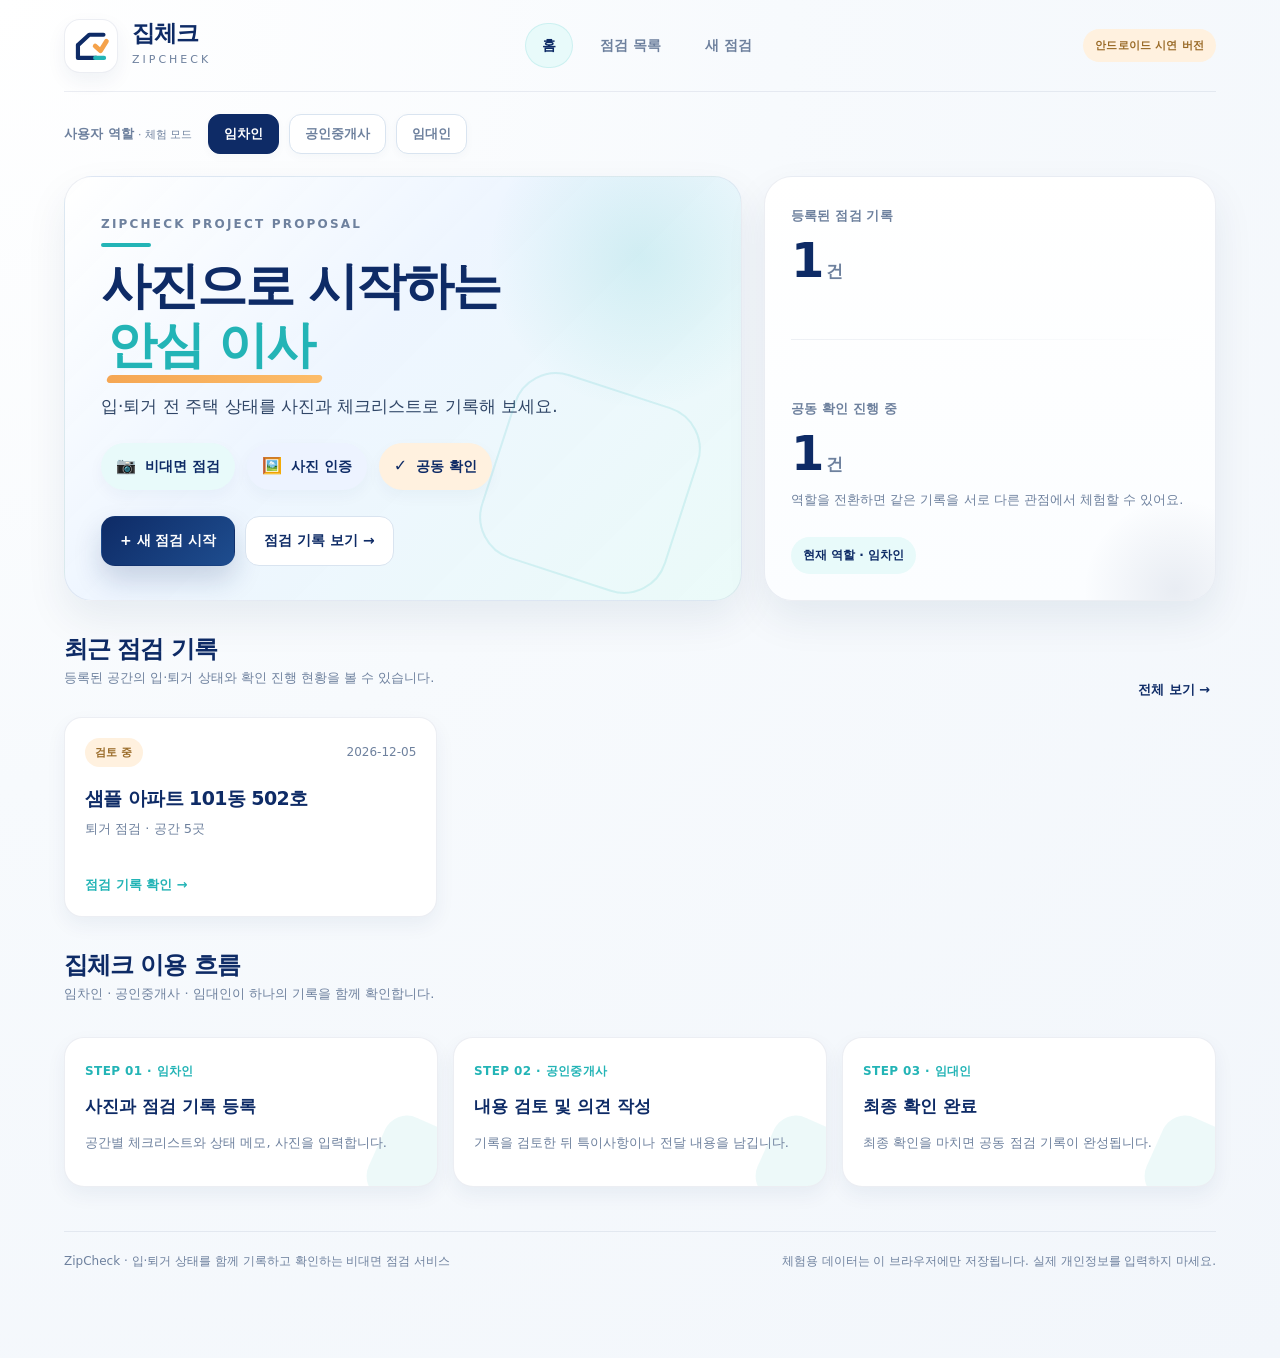
==== app/src/main/assets/index.html @ b9deb28d "Add mobile ZipCheck web app" ====
<!doctype html>
<html lang="ko">
<head>
  <meta charset="utf-8" />
  <meta name="viewport" content="width=device-width, initial-scale=1, viewport-fit=cover" />
  <meta name="theme-color" content="#F7FAFD" />
  <meta name="mobile-web-app-capable" content="yes"/>
  <meta name="apple-mobile-web-app-capable" content="yes"/>
  <meta name="apple-mobile-web-app-status-bar-style" content="default"/>
  <meta name="description" content="집체크 - 입퇴거 주택상태 공동점검 시제품"/>
  <link rel="manifest" href="manifest.webmanifest"/>
  <link rel="icon" type="image/png" sizes="192x192" href="icons/icon-192.png"/>
  <title>집체크 ZipCheck | 안드로이드 시제품</title>
  <style>
    :root{
      --bg:#F7FAFD;
      --bg2:#EEF5FA;
      --card:#FFFFFF;
      --ink:#0E2B66;
      --text:#304667;
      --muted:#6E819E;
      --line:#D9E4F0;
      --navy:#0E2B66;
      --navy-2:#1E4D8F;
      --teal:#23B4B6;
      --teal-soft:#E8FAFA;
      --orange:#F5A24A;
      --orange-soft:#FFF1DF;
      --blue-soft:#EDF3FF;
      --green-soft:#E8F8F2;
      --shadow:0 18px 40px rgba(17,49,95,.08);
      --shadow-soft:0 8px 20px rgba(24,54,97,.06);
      --radius-xl:28px;
      --radius-lg:20px;
      --radius-md:14px;
    }
    *{box-sizing:border-box}
    html,body{margin:0;padding:0}
    body{
      font-family:Pretendard,"Apple SD Gothic Neo","Malgun Gothic",system-ui,sans-serif;
      color:var(--text);
      background:radial-gradient(circle at top left, #ffffff 0%, #F7FAFD 42%, #F2F6FB 100%);
      line-height:1.55;
    }
    button,input,select,textarea{font:inherit}
    button{cursor:pointer}
    button:disabled{opacity:.55;cursor:not-allowed}
    a{text-decoration:none;color:inherit}
    .shell{max-width:1200px;margin:0 auto;padding:0 24px 88px}
    .site-header{
      min-height:92px;display:flex;align-items:center;justify-content:space-between;gap:16px;
      border-bottom:1px solid rgba(14,43,102,.08);
    }
    .brand{display:flex;align-items:center;gap:14px;white-space:nowrap}
    .brand-logo{width:54px;height:54px;display:grid;place-items:center;background:white;border-radius:16px;box-shadow:var(--shadow-soft);border:1px solid rgba(14,43,102,.08)}
    .brand-logo svg{display:block}
    .brand-copy strong{display:block;font-size:23px;line-height:1;color:var(--navy);letter-spacing:-1px}
    .brand-copy span{display:block;font-size:11px;letter-spacing:3px;color:var(--muted);margin-top:6px}
    .toplinks{display:flex;align-items:center;gap:10px;flex-wrap:wrap}
    .navbtn{
      border:1px solid transparent;background:transparent;color:var(--muted);
      border-radius:999px;padding:11px 16px;font-size:14px;font-weight:700;
      transition:.18s ease;
    }
    .navbtn:hover{background:rgba(35,180,182,.08);color:var(--navy)}
    .navbtn.active{background:var(--teal-soft);color:var(--navy);border-color:rgba(35,180,182,.14)}
    .demo-label{
      white-space:nowrap;border-radius:999px;padding:8px 12px;font-size:11px;font-weight:800;
      color:#9A6B28;background:var(--orange-soft);letter-spacing:.2px
    }
    .role-strip{
      display:flex;align-items:center;gap:10px;flex-wrap:wrap;padding:22px 0 10px;
    }
    .role-caption{font-size:13px;font-weight:800;color:var(--muted);margin-right:6px}
    .role-btn{
      border:1px solid var(--line);background:#fff;color:var(--muted);
      border-radius:12px;padding:9px 15px;font-size:13px;font-weight:700;transition:.18s ease;
      box-shadow:0 3px 10px rgba(17,49,95,.03)
    }
    .role-btn.active{background:var(--navy);color:#fff;border-color:var(--navy)}
    .hero{
      display:grid;grid-template-columns:1.32fr .88fr;gap:22px;align-items:stretch;margin:12px 0 34px;
    }
    .hero-main{
      min-height:328px;padding:34px 36px;border-radius:var(--radius-xl);
      background:linear-gradient(135deg, rgba(255,255,255,.98) 0%, rgba(237,245,255,.94) 42%, rgba(233,250,248,.92) 100%);
      border:1px solid rgba(14,43,102,.08);
      box-shadow:var(--shadow);position:relative;overflow:hidden;display:flex;flex-direction:column;justify-content:space-between;
    }
    .hero-main:before{
      content:'';position:absolute;right:-50px;top:-70px;width:300px;height:300px;border-radius:50%;
      background:radial-gradient(circle, rgba(35,180,182,.14) 0%, rgba(35,180,182,.06) 42%, rgba(35,180,182,0) 72%);
      pointer-events:none;
    }
    .hero-main:after{
      content:'';position:absolute;right:54px;bottom:20px;width:190px;height:190px;border:2px solid rgba(35,180,182,.14);
      border-radius:44px;transform:rotate(18deg);pointer-events:none;
    }
    .eyebrow{
      display:inline-block;font-size:12px;font-weight:800;letter-spacing:2.2px;color:var(--muted);
      text-transform:uppercase;margin-bottom:10px
    }
    .eyebrow::after{content:'';display:block;width:50px;height:4px;background:var(--teal);border-radius:4px;margin-top:9px}
    h1{margin:0;font-size:50px;line-height:1.18;letter-spacing:-2px;color:var(--navy)}
    .accent{color:var(--teal)}
    .headline-sub{display:block;color:var(--text);font-size:17px;margin-top:18px;max-width:500px}
    .accent-swoosh{
      display:inline-block;margin-left:6px;position:relative
    }
    .accent-swoosh:after{
      content:'';position:absolute;left:0;right:-8px;bottom:-8px;height:8px;background:linear-gradient(90deg,var(--orange),#FDBA62);
      border-radius:999px;opacity:.95;transform:skewX(-18deg)
    }
    .feature-pills{display:flex;gap:12px;flex-wrap:wrap;margin-top:24px}
    .pill{
      display:inline-flex;align-items:center;gap:9px;padding:11px 15px;border-radius:999px;font-size:14px;font-weight:800;
      box-shadow:0 6px 16px rgba(17,49,95,.04)
    }
    .pill.teal{background:var(--teal-soft);color:var(--navy)}
    .pill.blue{background:var(--blue-soft);color:var(--navy)}
    .pill.orange{background:var(--orange-soft);color:var(--navy)}
    .pill .icon{font-size:16px}
    .actions{display:flex;gap:10px;flex-wrap:wrap;margin-top:26px}
    .btn{
      border:1px solid transparent;border-radius:14px;padding:13px 18px;font-size:14px;font-weight:800;
      display:inline-flex;align-items:center;justify-content:center;gap:7px;transition:.18s ease;
    }
    .btn.primary{background:linear-gradient(135deg,var(--navy) 0%, var(--navy-2) 100%);color:#fff;box-shadow:0 14px 28px rgba(14,43,102,.18)}
    .btn.primary:hover{transform:translateY(-1px)}
    .btn.secondary{background:#fff;color:var(--navy);border-color:var(--line)}
    .btn.secondary:hover,.btn.ghost:hover{border-color:#b7c9df;background:#fbfdff}
    .btn.ghost{background:#fff;color:var(--muted);border-color:var(--line)}
    .btn.warn{background:var(--orange-soft);color:#9A6B28}
    .summary{
      border-radius:var(--radius-xl);padding:26px;background:linear-gradient(180deg,#FFFFFF 0%, #FBFDFF 100%);
      border:1px solid rgba(14,43,102,.08);box-shadow:var(--shadow);display:flex;flex-direction:column;justify-content:space-between;position:relative;overflow:hidden
    }
    .summary:before{content:'';position:absolute;inset:auto -50px -80px auto;width:180px;height:180px;border-radius:50%;background:radial-gradient(circle, rgba(14,43,102,.08) 0%, rgba(14,43,102,0) 72%)}
    .sum-title{font-size:13px;font-weight:800;color:var(--muted);letter-spacing:.2px}
    .sum-number{margin-top:8px;font-size:48px;font-weight:900;line-height:1;letter-spacing:-2px;color:var(--navy)}
    .sum-number span{font-size:17px;font-weight:700;color:var(--muted);margin-left:4px}
    .sum-rule{height:1px;background:linear-gradient(90deg, rgba(14,43,102,.07), rgba(14,43,102,0));margin:18px 0}
    .hint{font-size:13px;color:var(--muted)}
    .summary-chip{display:inline-flex;align-items:center;gap:8px;background:var(--teal-soft);color:var(--navy);padding:9px 12px;border-radius:999px;font-size:12px;font-weight:800;margin-top:14px}
    .section-head{display:flex;align-items:end;justify-content:space-between;gap:16px;margin:34px 0 15px}
    .section-head h2{margin:0;font-size:24px;line-height:1.2;color:var(--navy);letter-spacing:-1px}
    .section-head p{margin-top:5px;font-size:13px;color:var(--muted)}
    .text-btn{border:none;background:transparent;color:var(--navy);font-size:13px;font-weight:800}
    .cards{display:grid;grid-template-columns:repeat(3,1fr);gap:16px}
    .card{
      border:1px solid rgba(14,43,102,.08);background:white;border-radius:18px;padding:20px;box-shadow:var(--shadow-soft)
    }
    .record-card{display:flex;flex-direction:column;min-height:200px;cursor:pointer;transition:transform .15s ease,border-color .15s ease, box-shadow .15s ease}
    .record-card:hover{transform:translateY(-3px);border-color:rgba(35,180,182,.34);box-shadow:0 18px 26px rgba(24,54,97,.09)}
    .card-top{display:flex;justify-content:space-between;align-items:center;gap:8px}
    .tag{display:inline-block;padding:6px 10px;border-radius:999px;font-size:11px;font-weight:900;letter-spacing:.2px;background:var(--teal-soft);color:var(--navy)}
    .tag.orange{background:var(--orange-soft);color:#9A6B28}
    .tag.gray{background:#F2F6FB;color:var(--muted)}
    .date{font-size:12px;color:var(--muted)}
    .card h3{margin:18px 0 8px;font-size:19px;line-height:1.38;letter-spacing:-.6px;color:var(--navy)}
    .meta{font-size:13px;color:var(--muted)}
    .card-bottom{margin-top:auto;padding-top:18px;color:var(--teal);font-size:13px;font-weight:800}
    .empty{
      padding:56px 24px;text-align:center;background:linear-gradient(180deg,#fff 0%, #fbfdff 100%);
      border:1px dashed #C9D9E8;border-radius:22px;color:var(--muted)
    }
    .empty strong{display:block;color:var(--navy);font-size:18px;margin-bottom:8px}
    .flowgrid{display:grid;grid-template-columns:repeat(3,1fr);gap:15px;margin-top:20px}
    .flowstep{background:#fff;border:1px solid rgba(14,43,102,.08);border-radius:20px;padding:20px;box-shadow:var(--shadow-soft);position:relative;overflow:hidden}
    .flowstep:after{content:'';position:absolute;right:-24px;bottom:-24px;width:88px;height:88px;border-radius:24px;background:rgba(35,180,182,.08);transform:rotate(24deg)}
    .stepnum{color:var(--teal);font-size:12px;font-weight:900;letter-spacing:.4px}
    .flowstep h3{margin:10px 0 7px;font-size:17px;color:var(--navy)}
    .flowstep p{font-size:13px;color:var(--muted);position:relative;z-index:1}
    .page-head{margin:22px 0 20px}
    .page-head h1{font-size:34px;line-height:1.2;margin:6px 0;color:var(--navy)}
    .page-head p{font-size:14px;color:var(--muted)}
    .panel{
      background:linear-gradient(180deg,#FFFFFF 0%, #FBFDFF 100%);border:1px solid rgba(14,43,102,.08);
      border-radius:22px;padding:28px;margin-bottom:18px;box-shadow:var(--shadow-soft)
    }
    .panel h2{font-size:20px;letter-spacing:-.6px;margin:0 0 18px;color:var(--navy)}
    .field-grid{display:grid;grid-template-columns:1fr 1fr;gap:17px}
    .field label,.label{display:block;font-weight:800;font-size:13px;margin-bottom:8px;color:var(--navy)}
    .field input,.field select,.field textarea,textarea.comment{
      display:block;width:100%;min-height:48px;padding:12px 14px;border:1px solid var(--line);border-radius:12px;outline:none;
      background:#fff;color:var(--text);font-size:14px;transition:border-color .15s ease, box-shadow .15s ease
    }
    .field input:focus,.field select:focus,.field textarea:focus,textarea.comment:focus{border-color:rgba(35,180,182,.72);box-shadow:0 0 0 4px rgba(35,180,182,.12)}
    textarea{resize:vertical}
    .room-grid{display:grid;grid-template-columns:repeat(2,1fr);gap:14px}
    .room{
      border:1px solid rgba(14,43,102,.08);border-radius:18px;padding:18px;background:linear-gradient(180deg,#FFFFFF 0%, #F9FCFF 100%)
    }
    .room h3{margin:0 0 14px;font-size:17px;color:var(--navy)}
    .room .field{margin-bottom:12px}.room .field:last-child{margin-bottom:0}
    .file-input{width:100%;font-size:12px;max-width:100%}
    .file-input::file-selector-button{
      border:1px solid #CFE0EF;border-radius:10px;background:var(--blue-soft);color:var(--navy);font-weight:800;padding:8px 12px;margin-right:10px
    }
    .photo-list{display:flex;gap:8px;flex-wrap:wrap;margin-top:10px}
    .photo-mini{width:72px;height:68px;object-fit:cover;border-radius:10px;border:1px solid var(--line)}
    .form-actions{display:flex;justify-content:flex-end;gap:10px;margin:24px 0}
    .detail-grid{display:grid;grid-template-columns:1fr 320px;align-items:start;gap:18px}
    .detail-list{display:grid;grid-template-columns:1fr 1fr;gap:12px}
    .detail-room{border:1px solid rgba(14,43,102,.08);border-radius:16px;background:linear-gradient(180deg,#fff 0%, #fafdff 100%);padding:18px}
    .detail-room strong{display:block;font-size:16px;color:var(--navy)}
    .detail-room p{font-size:13px;color:var(--muted);margin-top:7px;min-height:24px}
    .detail-room .photos{display:flex;flex-wrap:wrap;gap:7px;margin-top:10px}
    .detail-room img{width:90px;height:88px;border-radius:10px;object-fit:cover;cursor:zoom-in;border:1px solid var(--line)}
    .state-label{display:inline-block;font-size:12px;font-weight:900;margin-top:8px;padding:6px 10px;border-radius:999px;background:var(--teal-soft);color:var(--navy)}
    .timeline{display:flex;flex-direction:column;gap:12px}
    .event{border-left:3px solid #BFD2E5;padding-left:13px}
    .event strong{font-size:13px;color:var(--navy)}
    .event p{font-size:13px;color:var(--muted);margin:3px 0}.event small{color:#90A1B8;font-size:11px}
    .check{font-size:14px;margin:10px 0;padding:12px 13px;border-radius:13px;background:#F3F8FC;color:var(--text);font-weight:700}
    .check.done{background:var(--green-soft);color:#14785E}
    .confirm-panel{margin-top:20px;border-top:1px solid rgba(14,43,102,.08);padding-top:18px}
    .confirm-panel textarea{height:100px;margin:12px 0}
    .aside h3{font-size:17px;margin:0 0 15px;color:var(--navy)}
    .note{padding:14px 15px;border-radius:14px;background:var(--blue-soft);color:var(--text);font-size:13px;border:1px solid rgba(30,77,143,.06)}
    .footer{
      margin-top:44px;border-top:1px solid rgba(14,43,102,.08);padding:20px 0 0;display:flex;justify-content:space-between;
      gap:15px;flex-wrap:wrap;font-size:12px;color:var(--muted)
    }
    .toast{
      position:fixed;bottom:24px;left:50%;transform:translateX(-50%) translateY(15px);opacity:0;pointer-events:none;transition:.25s;
      background:linear-gradient(135deg,var(--navy) 0%, var(--navy-2) 100%);color:white;border-radius:14px;padding:12px 18px;font-size:13px;
      z-index:100;box-shadow:0 18px 30px rgba(14,43,102,.18)
    }
    .toast.show{opacity:1;transform:translateX(-50%) translateY(0)}
    @media(max-width:980px){
      .hero{grid-template-columns:1fr}
      .cards{grid-template-columns:repeat(2,1fr)}
      .detail-grid{grid-template-columns:1fr}
    }
    @media(max-width:800px){
      .shell{padding:0 16px 60px}
      .site-header{padding:14px 0;min-height:auto;flex-wrap:wrap}
      .toplinks{width:100%;order:2}
      .hero-main{min-height:290px;padding:28px 24px}
      h1{font-size:40px}
      .field-grid,.room-grid,.detail-list,.flowgrid{grid-template-columns:1fr}
      .summary{min-height:unset}
    }
    @media(max-width:560px){
      .cards{grid-template-columns:1fr}
      .brand-copy strong{font-size:21px}
      h1{font-size:34px}
      .page-head h1{font-size:29px}
      .panel{padding:20px}
      .navbtn{padding:8px 11px}
      .demo-label{font-size:10px}
      .role-caption{width:100%}
      .feature-pills{gap:8px}
      .pill{font-size:13px;padding:10px 13px}
    }

    /* Android / PWA layout layer. The desktop theme is retained. */
    html{scroll-behavior:smooth;-webkit-text-size-adjust:100%}
    body{overscroll-behavior-y:contain;-webkit-tap-highlight-color:transparent}
    button,a,input,select,summary{touch-action:manipulation}
    button:focus-visible,a:focus-visible,input:focus-visible,textarea:focus-visible,select:focus-visible,summary:focus-visible{outline:3px solid rgba(35,180,182,.55);outline-offset:2px}
    .mobile-tabs{display:none}
    .upload-actions{display:flex;flex-wrap:wrap;gap:8px;margin-top:8px}
    .upload-choice{display:inline-flex;align-items:center;justify-content:center;gap:6px;border:1px solid #CFE0EF;background:#EDF3FF;color:#0E2B66;border-radius:12px;padding:10px 13px;font-size:13px;font-weight:800;cursor:pointer;min-height:46px;position:relative;overflow:hidden}
    .upload-choice.camera{background:#E8FAFA;border-color:#BAE8E6}
    .upload-choice input{position:absolute;width:1px;height:1px;opacity:0;pointer-events:none}
    .camera-guide{font-size:12px;color:var(--muted);margin-top:7px}
    .photo-item{display:inline-flex;position:relative;margin-right:3px}
    .photo-remove{position:absolute;top:-8px;right:-8px;border:none;background:#0E2B66;color:white;width:24px;height:24px;display:grid;place-items:center;border-radius:50%;font-size:17px;line-height:1;box-shadow:0 2px 8px rgba(14,43,102,.16)}
    .upload-count{display:inline-flex;align-items:center;color:var(--muted);font-size:12px;margin-top:7px}
    .room-intro{display:block;font-size:13px;color:var(--muted);margin-bottom:12px}
    .role-caption small{font-weight:500}
    @media(max-width:680px){
      :root{--shadow:0 10px 25px rgba(17,49,95,.075)}
      .shell{padding:0 15px calc(92px + env(safe-area-inset-bottom, 0px));max-width:100%}
      .site-header{min-height:74px;flex-wrap:nowrap;padding:13px 0;border-bottom:1px solid #E9EEF5;gap:6px}
      .brand{gap:10px}.brand-logo{width:43px;height:43px;border-radius:14px;flex-shrink:0}
      .brand-logo svg{width:33px;height:33px}.brand-copy strong{font-size:20px}.brand-copy span{font-size:9px;letter-spacing:2.5px;margin-top:4px}
      .toplinks{display:none}.demo-label{margin-left:auto;white-space:normal;text-align:right;max-width:114px;padding:6px 9px;font-size:10px;line-height:1.35}
      .role-strip{margin:0 -15px;padding:13px 15px 14px;display:grid;grid-template-columns:repeat(3,minmax(0,1fr));gap:7px;background:rgba(255,255,255,.85);border-bottom:1px solid #EEF2F6}
      .role-caption{grid-column:1/-1;font-size:12px;color:var(--navy);margin-bottom:0}
      .role-btn{min-width:0;min-height:42px;padding:8px 6px;font-size:12px;border-radius:12px;box-shadow:none}
      .hero{grid-template-columns:1fr;gap:12px;margin:16px 0 26px}
      .hero-main{min-height:0;padding:25px 22px 21px;border-radius:22px}
      .hero-main:after{right:-65px;bottom:0;width:160px;height:160px}
      .eyebrow{font-size:10px;letter-spacing:1.6px;margin-bottom:11px}
      .eyebrow:after{width:35px;height:3px;margin-top:6px}
      .hero h1{font-size:32px;letter-spacing:-1.5px;line-height:1.26}
      .headline-sub{font-size:14px;line-height:1.65;margin-top:14px}
      .feature-pills{gap:6px;margin-top:17px}.pill{padding:8px 11px;font-size:11px;gap:5px;box-shadow:none}.pill .icon{font-size:14px}
      .actions{margin-top:19px;gap:8px}.hero .actions .btn{flex:1;min-width:120px}
      .btn{min-height:47px;padding:11px 13px;font-size:13px;border-radius:13px}
      .summary{padding:21px 20px;border-radius:21px;display:grid;grid-template-columns:1fr 1px 1fr;align-items:center;gap:15px}
      .summary .sum-rule{height:100%;width:1px;margin:0;background:var(--line)}
      .sum-title{font-size:12px}.sum-number{font-size:35px;margin-top:6px}
      .summary .hint{display:none}.summary-chip{margin-top:8px;font-size:10px;padding:6px 9px}
      .section-head{margin:28px 0 14px;align-items:center}.section-head h2{font-size:21px}.section-head p{font-size:12px}.text-btn{font-size:12px;white-space:nowrap}
      .cards{grid-template-columns:1fr;gap:11px}.card{border-radius:17px;padding:19px}.record-card{min-height:160px}
      .card h3{margin:14px 0 5px}.card-bottom{padding-top:12px}
      .flowgrid{grid-template-columns:1fr;gap:10px;margin-top:16px}.flowstep{padding:18px;min-height:102px;border-radius:18px}.flowstep h3{font-size:15px;margin:6px 0 3px}
      .page-head{margin:24px 0 16px}.page-head h1{font-size:28px;letter-spacing:-1.2px}.page-head p{font-size:13px}
      .panel{padding:19px 17px;border-radius:19px;margin-bottom:13px}.panel h2{font-size:18px;margin-bottom:14px}
      .field-grid,.room-grid,.detail-list{grid-template-columns:1fr;gap:12px}.field input,.field select,.field textarea,textarea.comment{font-size:16px;min-height:49px;border-radius:12px}
      .room{padding:17px 15px;border-radius:15px}.room h3{font-size:17px}.room .field label{font-size:13px}
      .detail-grid{grid-template-columns:1fr;gap:2px}.aside .panel{margin-bottom:12px}.detail-room{padding:16px}
      .form-actions{position:sticky;bottom:calc(72px + env(safe-area-inset-bottom, 0px));z-index:8;padding:11px 2px;margin:10px 0;background:linear-gradient(to top, #F7FAFD 72%, rgba(247,250,253,.84));border-radius:14px}
      .form-actions .btn{flex:1}
      .footer{font-size:11px;margin-top:36px;padding-top:17px;line-height:1.7}
      .mobile-tabs{position:fixed;display:grid;grid-template-columns:repeat(3,1fr);bottom:0;left:0;right:0;z-index:50;padding:8px 10px calc(6px + env(safe-area-inset-bottom, 0px));background:rgba(255,255,255,.97);border-top:1px solid #DCE7F2;box-shadow:0 -8px 22px rgba(14,43,102,.06);-webkit-backdrop-filter:blur(18px);backdrop-filter:blur(18px)}
      .mobile-tab{background:transparent;border:none;min-height:54px;display:flex;gap:3px;flex-direction:column;align-items:center;justify-content:center;color:#8293AB;font-size:10px;font-weight:800;border-radius:12px}
      .mobile-tab svg{width:22px;height:22px;display:block}.mobile-tab.active{color:var(--navy);background:#E8FAFA}
      .mobile-tab-create svg{color:var(--teal)}
      .toast{bottom:calc(85px + env(safe-area-inset-bottom, 0px));width:max-content;max-width:calc(100vw - 30px);text-align:center}
      .upload-choice{flex:1}
      .upload-count{margin-bottom:3px}
    }
    @media(max-width:360px){
      .hero h1{font-size:29px}.pill{font-size:10px;padding:7px 8px}.feature-pills{gap:5px}
      .summary{gap:10px;padding:18px 13px}.sum-title{font-size:11px}.sum-number{font-size:33px}
    }

  </style>
</head>
<body>
  <div class="shell">
    <header class="site-header">
      <div class="brand">
        <div class="brand-logo" aria-hidden="true">
          <svg width="38" height="38" viewBox="0 0 64 64" fill="none" xmlns="http://www.w3.org/2000/svg">
            <path d="M10 30.5L29 13H53" stroke="#0E2B66" stroke-width="7" stroke-linecap="round" stroke-linejoin="round"/>
            <path d="M10 31V52H41" stroke="#0E2B66" stroke-width="7" stroke-linecap="round" stroke-linejoin="round"/>
            <path d="M39 32L48 40L58 24" stroke="#F5A24A" stroke-width="8" stroke-linecap="round" stroke-linejoin="round"/>
            <path d="M39 52H54" stroke="#23B4B6" stroke-width="7" stroke-linecap="round" stroke-linejoin="round"/>
          </svg>
        </div>
        <div class="brand-copy"><strong>집체크</strong><span>ZIPCHECK</span></div>
      </div>
      <div class="toplinks" id="nav"></div>
      <span class="demo-label">안드로이드 시연 버전</span>
    </header>

    <div class="role-strip" id="roles"></div>
    <main id="app"></main>
    <footer class="footer">
      <span>ZipCheck · 입·퇴거 상태를 함께 기록하고 확인하는 비대면 점검 서비스</span>
      <span>체험용 데이터는 이 브라우저에만 저장됩니다. 실제 개인정보를 입력하지 마세요.</span>
    </footer>
  </div>
  <nav class="mobile-tabs" id="mobile-tabs" aria-label="하단 메뉴">
    <button type="button" class="mobile-tab" data-page="home" aria-label="홈">
      <svg viewBox="0 0 24 24" fill="none" stroke="currentColor" stroke-width="2" stroke-linecap="round" stroke-linejoin="round"><path d="m3 10 9-7 9 7"/><path d="M5 9v12h14V9"/><path d="M9 21v-7h6v7"/></svg><span>홈</span>
    </button>
    <button type="button" class="mobile-tab" data-page="records" aria-label="점검 목록">
      <svg viewBox="0 0 24 24" fill="none" stroke="currentColor" stroke-width="2" stroke-linecap="round" stroke-linejoin="round"><rect x="5" y="4" width="14" height="17" rx="2"/><path d="M9 4.5V3h6v1.5M9 11h6m-6 4h6"/></svg><span>점검 목록</span>
    </button>
    <button type="button" class="mobile-tab mobile-tab-create" data-page="new" aria-label="새 점검">
      <svg viewBox="0 0 24 24" fill="none" stroke="currentColor" stroke-width="2.5" stroke-linecap="round"><path d="M12 5v14M5 12h14"/></svg><span>새 점검</span>
    </button>
  </nav>
  <div id="toast" class="toast"></div>

  <script>
    'use strict';
    const KEY = 'zipcheck-mvp-v2-ppt-tone';
    const ROOMS = ['현관', '거실', '주방', '욕실', '침실'];
    const ROLES = ['임차인', '공인중개사', '임대인'];
    const today = () => new Date().toLocaleDateString('sv-SE');
    const now = () => new Date().toLocaleString('ko-KR');
    const makeSeed = () => [{
      id:'demo-1001',
      name:'샘플 아파트 101동 502호',
      type:'퇴거',
      date:today(),
      createdAt:now(),
      brokerChecked:false,
      ownerChecked:false,
      rooms:ROOMS.map((r,i)=>({
        name:r,
        state:i===2?'확인 필요':'양호',
        memo:i===2?'싱크대 하부에 작은 생활 흔적이 있습니다.':'특이사항 없음',
        photos:[]
      })),
      logs:[{role:'임차인',text:'퇴거 점검 기록을 등록했습니다.',time:now()}]
    }];
    function load(){ try{ const raw=localStorage.getItem(KEY); return raw?JSON.parse(raw):makeSeed(); } catch { return makeSeed(); } }
    let records = load();
    let role = '임차인', page = 'home', selectedId = null, photosDraft = {};
    const $ = id => document.getElementById(id);
    const esc = s => String(s ?? '').replace(/[&<>"']/g,c=>({'&':'&amp;','<':'&lt;','>':'&gt;','"':'&quot;',"'":'&#39;'}[c]));
    function save(){
      try { localStorage.setItem(KEY, JSON.stringify(records)); return true; }
      catch { toast('저장 공간이 부족합니다. 사진 개수를 줄여 주세요.'); return false; }
    }
    function toast(message){
      const el = $('toast');
      el.textContent = message;
      el.classList.add('show');
      clearTimeout(toast.t);
      toast.t = setTimeout(()=>el.classList.remove('show'), 2600);
    }
    function status(rec){ return rec.brokerChecked && rec.ownerChecked ? '확인 완료' : '검토 중'; }
    function badge(rec){ return `<span class="tag ${status(rec)==='확인 완료'?'':'orange'}">${status(rec)}</span>`; }
    function renderNav(){
      $('nav').innerHTML = [['home','홈'],['records','점검 목록'],['new','새 점검']]
        .map(([p,t])=>`<button type="button" class="navbtn ${page===p?'active':''}" data-page="${p}">${t}</button>`).join('');
      $('roles').innerHTML = `<span class="role-caption">사용자 역할 <small>· 체험 모드</small></span>`+
        ROLES.map(r=>`<button type="button" class="role-btn ${role===r?'active':''}" data-role="${r}" aria-pressed="${role===r}">${r}</button>`).join('');
      const tabs=$('mobile-tabs'); if(tabs){ tabs.querySelectorAll('[data-page]').forEach(el=>{el.classList.toggle('active',el.dataset.page===page);el.setAttribute('aria-current',el.dataset.page===page?'page':'false')}); }
    }
    function card(rec){
      return `<article class="card record-card" data-open="${esc(rec.id)}" role="button" tabindex="0">
        <div class="card-top">${badge(rec)}<span class="date">${esc(rec.date)}</span></div>
        <h3>${esc(rec.name)}</h3>
        <div class="meta">${esc(rec.type)} 점검 · 공간 ${rec.rooms.length}곳</div>
        <div class="card-bottom">점검 기록 확인 →</div>
      </article>`;
    }
    function renderHome(){
      const roleText = {
        '임차인':'입·퇴거 전 주택 상태를 사진과 체크리스트로 기록해 보세요.',
        '공인중개사':'임차인이 남긴 기록을 검토하고 중개사 의견을 추가해 보세요.',
        '임대인':'공유된 기록을 최종 확인하고 공동 확인 절차를 완성해 보세요.'
      }[role];
      const pending = records.filter(r=>status(r)!=='확인 완료').length;
      return `
        <section class="hero">
          <div class="hero-main">
            <div>
              <span class="eyebrow">ZIPCHECK PROJECT PROPOSAL</span>
              <h1>사진으로 시작하는<br><span class="accent accent-swoosh">안심 이사</span></h1>
              <span class="headline-sub">${roleText}</span>
              <div class="feature-pills">
                <span class="pill teal"><span class="icon">📷</span> 비대면 점검</span>
                <span class="pill blue"><span class="icon">🖼️</span> 사진 인증</span>
                <span class="pill orange"><span class="icon">✓</span> 공동 확인</span>
              </div>
            </div>
            <div class="actions">
              ${role==='임차인' ? '<button class="btn primary" data-page="new">+ 새 점검 시작</button>' : ''}
              <button class="btn secondary" data-page="records">점검 기록 보기 →</button>
            </div>
          </div>
          <div class="summary">
            <div>
              <span class="sum-title">등록된 점검 기록</span>
              <div class="sum-number">${records.length}<span>건</span></div>
            </div>
            <div class="sum-rule"></div>
            <div>
              <span class="sum-title">공동 확인 진행 중</span>
              <div class="sum-number">${pending}<span>건</span></div>
              <p class="hint">역할을 전환하면 같은 기록을 서로 다른 관점에서 체험할 수 있어요.</p>
              <span class="summary-chip">현재 역할 · ${role}</span>
            </div>
          </div>
        </section>

        <div class="section-head">
          <div>
            <h2>최근 점검 기록</h2>
            <p>등록된 공간의 입·퇴거 상태와 확인 진행 현황을 볼 수 있습니다.</p>
          </div>
          <button class="text-btn" data-page="records">전체 보기 →</button>
        </div>
        ${records.length ? `<div class="cards">${records.slice(0,3).map(card).join('')}</div>` : '<div class="empty"><strong>아직 등록된 점검이 없습니다.</strong>새 점검을 시작해 보세요.</div>'}

        <div class="section-head">
          <div>
            <h2>집체크 이용 흐름</h2>
            <p>임차인 · 공인중개사 · 임대인이 하나의 기록을 함께 확인합니다.</p>
          </div>
        </div>
        <div class="flowgrid">
          <div class="flowstep"><span class="stepnum">STEP 01 · 임차인</span><h3>사진과 점검 기록 등록</h3><p>공간별 체크리스트와 상태 메모, 사진을 입력합니다.</p></div>
          <div class="flowstep"><span class="stepnum">STEP 02 · 공인중개사</span><h3>내용 검토 및 의견 작성</h3><p>기록을 검토한 뒤 특이사항이나 전달 내용을 남깁니다.</p></div>
          <div class="flowstep"><span class="stepnum">STEP 03 · 임대인</span><h3>최종 확인 완료</h3><p>최종 확인을 마치면 공동 점검 기록이 완성됩니다.</p></div>
        </div>`;
    }
    function renderRecords(){
      return `<div class="page-head"><span class="eyebrow">Inspection Records</span><h1>점검 목록</h1><p>등록된 기록을 선택하면 공간별 상태와 참여자의 확인 여부를 볼 수 있습니다.</p></div>
      ${records.length ? `<div class="cards">${records.map(card).join('')}</div>` : '<div class="empty"><strong>등록된 기록이 없습니다.</strong>새 점검을 등록해 보세요.</div>'}
      <div class="actions"><button class="btn ghost" id="export">기록 JSON 내보내기</button><button class="btn ghost" id="reset">샘플 데이터로 초기화</button></div>`;
    }
    function roomEditor(room){
      const r = esc(room);
      return `<div class="room"><h3>${r}</h3><span class="room-intro">전체 공간이 보이도록 촬영한 후 상태를 기록해 주세요.</span><div class="field"><label for="state-${r}">현재 상태</label><select id="state-${r}" name="state-${r}"><option>양호</option><option>확인 필요</option><option>파손 의심</option><option>해당 없음</option></select></div><div class="field"><label for="memo-${r}">상태 메모</label><textarea id="memo-${r}" name="memo-${r}" rows="2" placeholder="예: 벽지에 작은 자국이 있습니다."></textarea></div><div class="field"><span class="label">사진 첨부 (선택)</span><div class="upload-actions"><label class="upload-choice">🖼️ 갤러리 선택<input type="file" accept="image/*" data-upload="${r}" multiple aria-label="${r} 사진 선택"></label><label class="upload-choice camera">📷 카메라 촬영<input type="file" accept="image/*" capture="environment" data-upload="${r}" aria-label="${r} 카메라 촬영"></label></div><div class="camera-guide">사진은 최대 4장까지 저장됩니다. 밝은 곳에서 비슷한 각도로 촬영하세요.</div><div class="photo-list" id="previews-${r}" aria-live="polite"></div></div></div>`;
    }
    function renderNew(){
      if(role !== '임차인') return `<div class="page-head"><h1>새 점검 등록</h1><p>점검 등록은 임차인 역할에서 체험할 수 있습니다.</p></div><div class="panel"><p class="meta">상단의 사용자 역할을 <strong>임차인</strong>으로 바꿔주세요.</p><div class="actions"><button class="btn secondary" data-role="임차인">임차인으로 전환</button></div></div>`;
      return `<div class="page-head"><span class="eyebrow">New Inspection</span><h1>새 입·퇴거 점검</h1><p>실제 거주지 정보 대신 예시 주소를 사용해 주세요.</p></div>
      <form id="inspection-form">
        <div class="panel">
          <h2>기본 정보</h2>
          <div class="field-grid">
            <div class="field"><label for="name">점검 대상 공간</label><input id="name" name="name" required maxlength="80" placeholder="예: 샘플 아파트 101동 502호"></div>
            <div class="field"><label for="type">점검 종류</label><select id="type" name="type"><option>입주</option><option selected>퇴거</option></select></div>
            <div class="field"><label for="date">점검일</label><input id="date" type="date" name="date" value="${today()}" required></div>
          </div>
        </div>
        <div class="panel">
          <h2>공간별 점검 체크리스트</h2>
          <p class="meta" style="margin-bottom:17px">공간별 상태를 같은 기준으로 기록하면 입주·퇴거 기록을 비교하기 쉬워집니다.</p>
          <div class="room-grid">${ROOMS.map(roomEditor).join('')}</div>
        </div>
        <div class="form-actions"><button type="button" class="btn secondary" data-page="home">취소</button><button type="submit" class="btn primary">점검 기록 저장 →</button></div>
      </form>`;
    }
    function renderDetail(){
      const r = records.find(x=>x.id===selectedId);
      if(!r) return '<div class="empty">기록을 찾을 수 없습니다.</div>';
      const statuses = `<div class="check done">✓ 임차인 · 점검 기록 등록</div><div class="check ${r.brokerChecked?'done':''}">${r.brokerChecked?'✓':'○'} 공인중개사 · ${r.brokerChecked?'검토 완료':'검토 대기'}</div><div class="check ${r.ownerChecked?'done':''}">${r.ownerChecked?'✓':'○'} 임대인 · ${r.ownerChecked?'확인 완료':'확인 대기'}</div>`;
      const checkAction = ((role==='공인중개사'&&!r.brokerChecked)||(role==='임대인'&&!r.ownerChecked))
        ? `<div class="confirm-panel"><strong>${role==='공인중개사'?'중개사 검토 의견':'임대인 확인 의견'}</strong><p class="meta">확인 전 사진과 메모를 검토해 주세요.</p><form id="review-form"><textarea class="comment" name="comment" maxlength="500" placeholder="의견을 작성해 주세요. (선택)"></textarea><button type="submit" class="btn primary" style="width:100%">${role==='공인중개사'?'검토 완료 처리':'확인 완료 처리'}</button></form></div>`
        : `<div class="note">${role==='임차인'?'중개사와 임대인으로 역할을 바꿔 공동 확인 과정을 체험해 보세요.':role==='공인중개사'?'이 점검 기록에 대한 중개사 검토를 마쳤습니다.':'이 점검 기록에 대한 임대인 확인을 마쳤습니다.'}</div>`;
      return `<div class="page-head"><button class="text-btn" data-page="records">← 점검 목록</button><div style="margin-top:16px">${badge(r)}</div><h1>${esc(r.name)}</h1><p>${esc(r.type)} 점검 · 점검일 ${esc(r.date)} · 임차인이 등록</p></div>
      <div class="detail-grid">
        <section>
          <div class="panel"><h2>공간별 점검 결과</h2><div class="detail-list">${r.rooms.map(x=>`<div class="detail-room"><strong>${esc(x.name)}</strong><div class="state-label">${esc(x.state)}</div><p>${esc(x.memo||'작성된 메모가 없습니다.')}</p>${x.photos?.length?`<div class="photos">${x.photos.map(src=>`<a href="${src}" target="_blank" rel="noopener noreferrer"><img src="${src}" alt="${esc(x.name)} 점검 사진"></a>`).join('')}</div>`:'<p class="hint">등록된 사진 없음</p>'}</div>`).join('')}</div></div>
          <div class="panel"><h2>확인 내역</h2><div class="timeline">${r.logs.map(l=>`<div class="event"><strong>${esc(l.role)}</strong><p>${esc(l.text)}</p><small>${esc(l.time)}</small></div>`).join('')}</div></div>
        </section>
        <aside class="aside"><div class="panel"><h3>공동 확인 현황</h3>${statuses}${checkAction}</div><div class="note">이 화면의 확인 표시는 실제 전자서명이나 법적 효력 있는 인증이 아닌 시연용 기능입니다.</div></aside>
      </div>`;
    }
    function render(){
      renderNav();
      $('app').innerHTML = page==='home' ? renderHome() : page==='records' ? renderRecords() : page==='new' ? renderNew() : renderDetail();
      window.scrollTo({top:0, behavior:'auto'});
    }
    function goto(p, fromHistory=false){
      if(p==='new' && page!==p) photosDraft={};
      page=p;
      if(!fromHistory){ try{history.pushState({zipcheckPage:p,selectedId},'',location.pathname+location.search+location.hash)}catch{} }
      render();
    }
    window.addEventListener('popstate',e=>{
      const state=e.state||{}; page=state.zipcheckPage||'home'; selectedId=state.selectedId||null;
      if(page==='detail' && !selectedId)page='records'; render();
    });
    function imageToSmallDataURL(file){
      return new Promise((resolve,reject)=>{
        const reader = new FileReader();
        reader.onerror = ()=>reject(new Error('이미지 읽기 실패'));
        reader.onload = ()=>{
          const img = new Image();
          img.onerror = ()=>reject(new Error('이미지 형식 오류'));
          img.onload = ()=>{
            const max = 820;
            const scale = Math.min(1, max / Math.max(img.width, img.height));
            const canvas = document.createElement('canvas');
            canvas.width = Math.round(img.width * scale);
            canvas.height = Math.round(img.height * scale);
            const c = canvas.getContext('2d');
            c.fillStyle = '#fff';
            c.fillRect(0,0,canvas.width,canvas.height);
            c.drawImage(img,0,0,canvas.width,canvas.height);
            resolve(canvas.toDataURL('image/jpeg', .65));
          };
          img.src = reader.result;
        };
        reader.readAsDataURL(file);
      });
    }
    function paintPhotoPreview(room){
      const target=$('previews-'+room);
      if(!target) return;
      target.innerHTML=(photosDraft[room]||[]).map((src,i)=>`<span class="photo-item"><img class="photo-mini" src="${src}" alt="${esc(room)} 사진 ${i+1}"><button type="button" class="photo-remove" data-remove-photo="${esc(room)}" data-photo-index="${i}" aria-label="사진 ${i+1} 제거">×</button></span>`).join('') + `<span class="upload-count">${(photosDraft[room]||[]).length} / 4장</span>`;
    }
    $('app').addEventListener('click',e=>{
      const rem=e.target.closest('[data-remove-photo]');
      if(rem){const room=rem.dataset.removePhoto;const i=Number(rem.dataset.photoIndex);if(photosDraft[room] && Number.isInteger(i)){photosDraft[room].splice(i,1);paintPhotoPreview(room)}return;}
      const nav = e.target.closest('[data-page]');
      if(nav){ goto(nav.dataset.page); return; }
      const switcher = e.target.closest('[data-role]');
      if(switcher){ role = switcher.dataset.role; render(); return; }
      const item = e.target.closest('[data-open]');
      if(item){ selectedId = item.dataset.open; goto('detail'); return; }
      if(e.target.closest('#export')){
        const blob = new Blob([JSON.stringify(records,null,2)],{type:'application/json'});
        const url = URL.createObjectURL(blob);
        const a = document.createElement('a'); a.href = url; a.download = 'zipcheck-demo-records.json'; a.click(); URL.revokeObjectURL(url);
        toast('점검 기록을 내려받았습니다.');
        return;
      }
      if(e.target.closest('#reset')){
        if(confirm('작성한 시연 기록이 삭제되고 샘플 데이터로 초기화됩니다. 계속할까요?')){ records = makeSeed(); save(); render(); toast('샘플 데이터로 초기화했습니다.'); }
        return;
      }
    });
    $('app').addEventListener('keydown',e=>{
      if((e.key==='Enter'||e.key===' ') && e.target.matches('[data-open]')){
        e.preventDefault(); selectedId = e.target.dataset.open; goto('detail');
      }
    });
    $('roles').addEventListener('click',e=>{ const el=e.target.closest('[data-role]'); if(el){ role=el.dataset.role; render(); } });
    $('nav').addEventListener('click',e=>{ const el=e.target.closest('[data-page]'); if(el) goto(el.dataset.page); });
    $('mobile-tabs').addEventListener('click',e=>{const el=e.target.closest('[data-page]');if(el) goto(el.dataset.page);});
    $('app').addEventListener('change', async e=>{
      const el = e.target.closest('[data-upload]'); if(!el) return;
      const room = el.dataset.upload;
      const files = Array.from(el.files||[]).slice(0,3);
      if(!files.length) return;
      toast('사진을 준비하는 중입니다.');
      try{
        const out = await Promise.all(files.map(imageToSmallDataURL));
        photosDraft[room] = [ ...(photosDraft[room]||[]), ...out ].slice(0,4);
        paintPhotoPreview(room);
        toast(`${room} 사진이 준비됐습니다.`);
      }catch{
        toast('사진을 처리하지 못했습니다. 다른 파일로 시도해 주세요.');
      }finally{ el.value=''; }
    });
    $('app').addEventListener('submit',e=>{
      if(e.target.id==='inspection-form'){
        e.preventDefault();
        const form = new FormData(e.target);
        const name = String(form.get('name')||'').trim();
        if(!name){ toast('점검 대상 공간을 입력해 주세요.'); return; }
        const rec = {
          id:'zip-'+Date.now(),
          name,
          type:String(form.get('type')),
          date:String(form.get('date')),
          createdAt:now(),
          brokerChecked:false,
          ownerChecked:false,
          rooms:ROOMS.map(r=>({name:r,state:String(form.get('state-'+r)||'양호'),memo:String(form.get('memo-'+r)||'').trim(),photos:photosDraft[r]||[]})),
          logs:[{role:'임차인',text:'입·퇴거 점검 기록을 등록했습니다.',time:now()}]
        };
        records.unshift(rec);
        if(!save()){ records.shift(); return; }
        photosDraft = {};
        selectedId = rec.id;
        goto('detail');
        toast('점검 기록이 저장됐습니다.');
        return;
      }
      if(e.target.id==='review-form'){
        e.preventDefault();
        const rec = records.find(x=>x.id===selectedId); if(!rec) return;
        const comment = String(new FormData(e.target).get('comment')||'').trim();
        if(role==='공인중개사') rec.brokerChecked = true;
        else if(role==='임대인') rec.ownerChecked = true;
        else return;
        rec.logs.push({role,text:(role==='공인중개사'?'점검 기록을 검토했습니다.':'점검 기록을 확인했습니다.')+(comment?' 의견: '+comment:''),time:now()});
        save(); render(); toast(`${role}의 확인이 반영됐습니다.`);
      }
    });
    try { history.replaceState({zipcheckPage:'home', selectedId:null},'',location.pathname+location.search+location.hash); }catch{}
    if(!navigator.userAgent.includes('ZipCheckAndroid') && 'serviceWorker' in navigator && (location.protocol==='https:' || location.hostname==='localhost')) {
      window.addEventListener('load',()=>navigator.serviceWorker.register('./sw.js').catch(()=>{}));
    }
    render();
  </script>
</body>
</html>
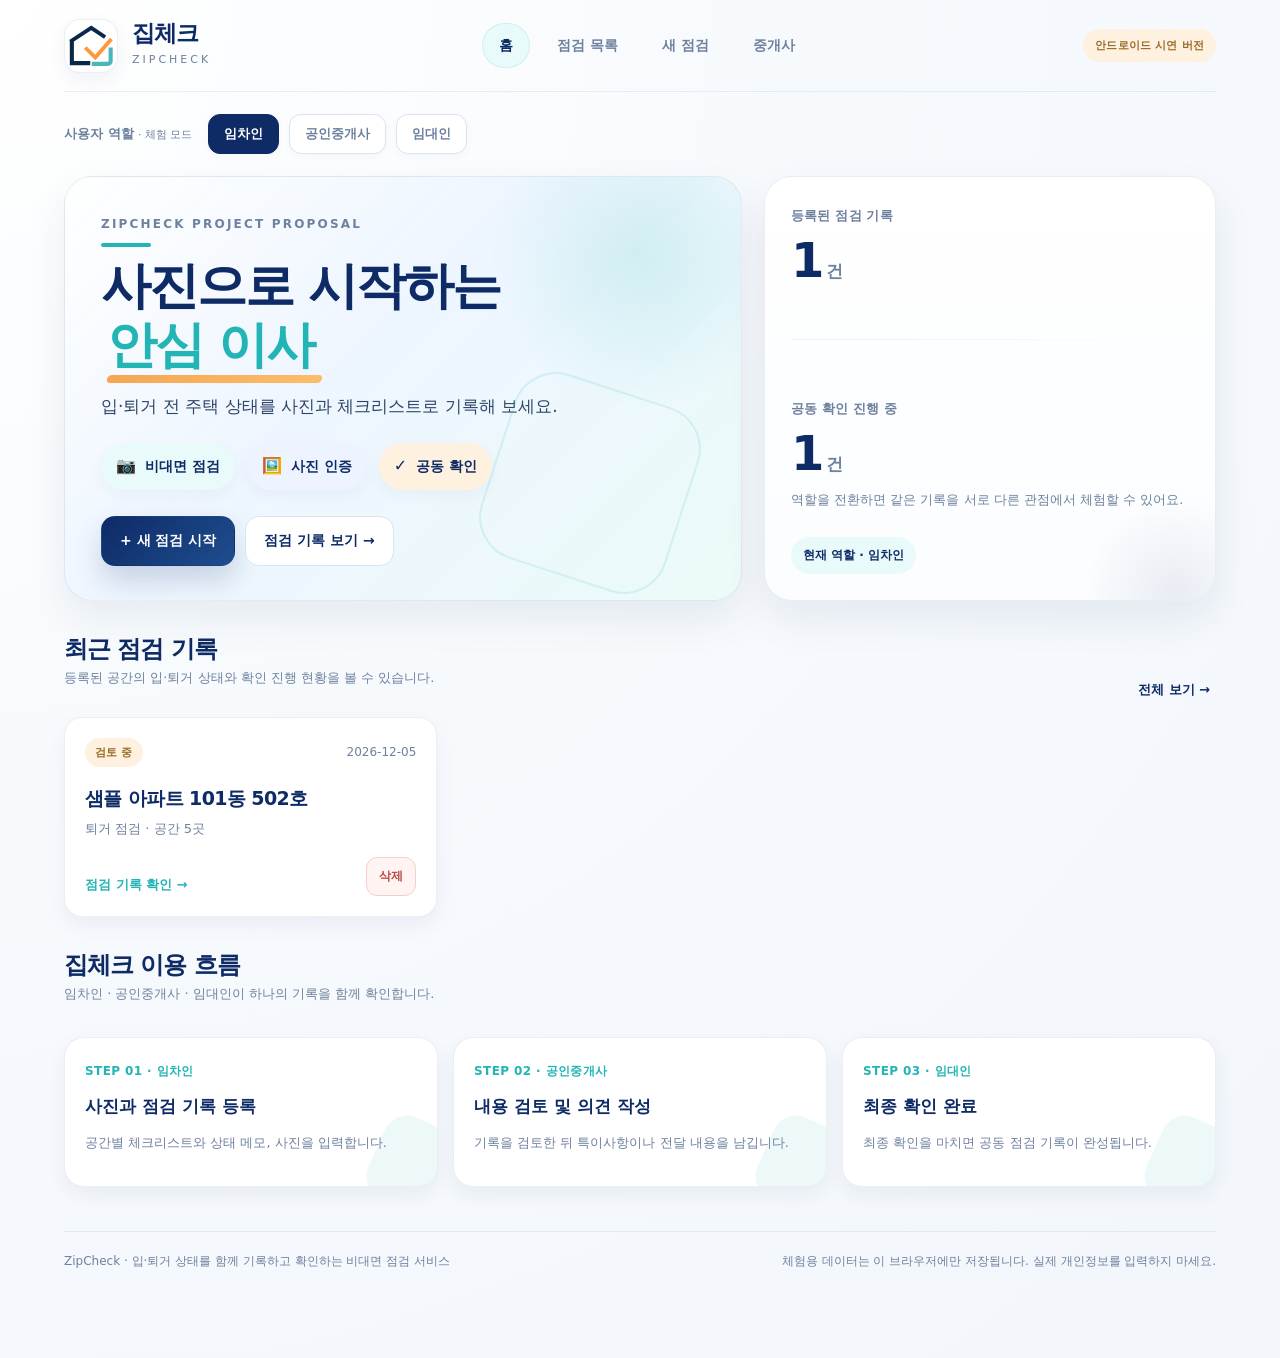
==== commit 1dba2dc4: "Add broker profile and pending-inspection deletion" ====
--- a/app/src/main/assets/index.html
+++ b/app/src/main/assets/index.html
@@ -8,6 +8,7 @@
   <meta name="apple-mobile-web-app-capable" content="yes"/>
   <meta name="apple-mobile-web-app-status-bar-style" content="default"/>
   <meta name="description" content="집체크 - 입퇴거 주택상태 공동점검 시제품"/>
+  <link rel="stylesheet" href="v2.css"/>
   <link rel="manifest" href="manifest.webmanifest"/>
   <link rel="icon" type="image/png" sizes="192x192" href="icons/icon-192.png"/>
   <title>집체크 ZipCheck | 안드로이드 시제품</title>
@@ -326,14 +327,7 @@
   <div class="shell">
     <header class="site-header">
       <div class="brand">
-        <div class="brand-logo" aria-hidden="true">
-          <svg width="38" height="38" viewBox="0 0 64 64" fill="none" xmlns="http://www.w3.org/2000/svg">
-            <path d="M10 30.5L29 13H53" stroke="#0E2B66" stroke-width="7" stroke-linecap="round" stroke-linejoin="round"/>
-            <path d="M10 31V52H41" stroke="#0E2B66" stroke-width="7" stroke-linecap="round" stroke-linejoin="round"/>
-            <path d="M39 32L48 40L58 24" stroke="#F5A24A" stroke-width="8" stroke-linecap="round" stroke-linejoin="round"/>
-            <path d="M39 52H54" stroke="#23B4B6" stroke-width="7" stroke-linecap="round" stroke-linejoin="round"/>
-          </svg>
-        </div>
+        <div class="brand-logo" aria-hidden="true"><svg width="44" height="44" viewBox="40 8 188 176" fill="none" xmlns="http://www.w3.org/2000/svg"><path d="M59 75L135 25L183 57" stroke="#082749" stroke-width="15" stroke-linecap="square"/><path d="M59 75V163H131" stroke="#082749" stroke-width="16"/><path d="M117 108L151 141L209 74" stroke="#FF973B" stroke-width="15" stroke-linecap="square"/><path d="M145 166H199Q211 166 211 154V110" stroke="#4CB5B9" stroke-width="16" stroke-linecap="square"/></svg></div>
         <div class="brand-copy"><strong>집체크</strong><span>ZIPCHECK</span></div>
       </div>
       <div class="toplinks" id="nav"></div>
@@ -357,6 +351,7 @@
     <button type="button" class="mobile-tab mobile-tab-create" data-page="new" aria-label="새 점검">
       <svg viewBox="0 0 24 24" fill="none" stroke="currentColor" stroke-width="2.5" stroke-linecap="round"><path d="M12 5v14M5 12h14"/></svg><span>새 점검</span>
     </button>
+  <button type="button" class="mobile-tab" data-page="profile" aria-label="중개사 프로필"><svg viewBox="0 0 24 24" fill="none" stroke="currentColor" stroke-width="2"><circle cx="12" cy="7" r="4"/><path d="M4 21q0-9 8-9t8 9"/></svg><span>중개사</span></button>
   </nav>
   <div id="toast" class="toast"></div>
 
@@ -402,18 +397,31 @@
     function status(rec){ return rec.brokerChecked && rec.ownerChecked ? '확인 완료' : '검토 중'; }
     function badge(rec){ return `<span class="tag ${status(rec)==='확인 완료'?'':'orange'}">${status(rec)}</span>`; }
     function renderNav(){
-      $('nav').innerHTML = [['home','홈'],['records','점검 목록'],['new','새 점검']]
+      $('nav').innerHTML = [['home','홈'],['records','점검 목록'],['new','새 점검'],['profile','중개사']]
         .map(([p,t])=>`<button type="button" class="navbtn ${page===p?'active':''}" data-page="${p}">${t}</button>`).join('');
       $('roles').innerHTML = `<span class="role-caption">사용자 역할 <small>· 체험 모드</small></span>`+
         ROLES.map(r=>`<button type="button" class="role-btn ${role===r?'active':''}" data-role="${r}" aria-pressed="${role===r}">${r}</button>`).join('');
       const tabs=$('mobile-tabs'); if(tabs){ tabs.querySelectorAll('[data-page]').forEach(el=>{el.classList.toggle('active',el.dataset.page===page);el.setAttribute('aria-current',el.dataset.page===page?'page':'false')}); }
     }
+let pendingDeleteId=null;
+function canDelete(r){return role==='임차인'&&!r.brokerChecked&&!r.ownerChecked}
+function requestDelete(id){
+ const r=records.find(x=>x.id===id);
+ if(!r||!canDelete(r)){toast('검토 전 기록만 임차인이 삭제할 수 있습니다.');return;}
+ pendingDeleteId=id;
+ if(confirm('아직 검토되지 않은 점검 기록을 삭제할까요? 삭제 후 복구할 수 없습니다.')){
+  const prev=records; records=records.filter(x=>x.id!==id);
+  if(!save())records=prev;
+  else{selectedId=null;if(page==='detail')goto('records');else render();toast('점검 기록을 삭제했습니다.')}
+ }
+ pendingDeleteId=null;
+}
     function card(rec){
-      return `<article class="card record-card" data-open="${esc(rec.id)}" role="button" tabindex="0">
+      return `<article class="card record-card"><div class="record-main" data-open="${esc(rec.id)}" role="button" tabindex="0">
         <div class="card-top">${badge(rec)}<span class="date">${esc(rec.date)}</span></div>
         <h3>${esc(rec.name)}</h3>
         <div class="meta">${esc(rec.type)} 점검 · 공간 ${rec.rooms.length}곳</div>
-        <div class="card-bottom">점검 기록 확인 →</div>
+        </div><div class="record-actions"><span class="card-bottom">점검 기록 확인 →</span>${canDelete(rec)?`<button type="button" class="delete-record" data-delete="${esc(rec.id)}">삭제</button>`:""}</div>
       </article>`;
     }
     function renderHome(){
@@ -480,7 +488,7 @@
     function renderRecords(){
       return `<div class="page-head"><span class="eyebrow">Inspection Records</span><h1>점검 목록</h1><p>등록된 기록을 선택하면 공간별 상태와 참여자의 확인 여부를 볼 수 있습니다.</p></div>
       ${records.length ? `<div class="cards">${records.map(card).join('')}</div>` : '<div class="empty"><strong>등록된 기록이 없습니다.</strong>새 점검을 등록해 보세요.</div>'}
-      <div class="actions"><button class="btn ghost" id="export">기록 JSON 내보내기</button><button class="btn ghost" id="reset">샘플 데이터로 초기화</button></div>`;
+      <div class="broker-peek"><span class="peek-graphic">👤</span><div class="peek-copy"><strong>담당 공인중개사</strong><p>협의 평판과 활동 이력을 확인해 보세요.</p></div><button type="button" class="btn secondary" data-page="profile">프로필 보기 →</button></div><div class="actions"><button class="btn ghost" id="export">기록 JSON 내보내기</button></div>`;
     }
     function roomEditor(room){
       const r = esc(room);
@@ -506,6 +514,18 @@
         <div class="form-actions"><button type="button" class="btn secondary" data-page="home">취소</button><button type="submit" class="btn primary">점검 기록 저장 →</button></div>
       </form>`;
     }
+function renderProfile(){
+return `<div class="profile-page"><div class="page-head"><span class="eyebrow">BROKER PROFILE</span><h1>공인중개사 프로필</h1><p>입·퇴거 협의를 지원하는 담당자 정보</p></div>
+<section class="profile-panel"><div class="profile-header"><div class="profile-photo"><svg viewBox="0 0 100 100"><circle cx="50" cy="50" r="50" fill="#E5F2FA"/><path d="M11 100Q15 70 36 68L50 83L64 68Q85 72 89 100" fill="#244A83"/><path d="M38 63H62V78L50 90L38 78Z" fill="#E9B38B"/><path d="M42 78L50 90L58 78L67 100H33Z" fill="white"/><ellipse cx="50" cy="45" rx="23" ry="29" fill="#F3C49D"/><path d="M27 42Q24 17 47 17Q67 11 73 29L76 44L66 38Q55 24 37 35L28 48Z" fill="#253554"/><circle cx="42" cy="48" r="2" fill="#28364D"/><circle cx="58" cy="48" r="2" fill="#28364D"/><path d="M44 60Q50 64 56 60" stroke="#A9675F" stroke-width="2" fill="none"/></svg></div><div class="profile-heading"><h2>김지훈 중개사</h2><p>행복부동산 · 공인중개사 프로필</p><div class="profile-tags"><span class="profile-tag">✓ 시연용 프로필</span><span class="profile-tag violet">✦ 협의 지원</span></div></div></div>
+<div class="profile-disclaimer">※ 이름, 82점, 활동 배지, 활동 이력은 모두 가상 시연 데이터이며 실제 중개사 자격이나 실적을 인증하지 않습니다.</div>
+<div class="score-panel" style="margin-top:16px"><div class="score-title">☀️ 협의 맑음도 <small>· 예시 지표</small></div><div class="score-main"><p>응답 속도, 증빙 충실도, 일정 준수를 한눈에 확인하는 예시 지표예요.</p><div class="score-number">82<small>점</small></div></div><div class="progress-track"><div class="progress-bar"></div></div><div class="score-stats"><div class="score-stat"><span>⚡ 응답 속도</span><strong>빠름</strong></div><div class="score-stat"><span>▣ 증빙 충실도</span><strong>높음</strong></div><div class="score-stat"><span>▢ 일정 준수</span><strong>우수</strong></div></div></div>
+<div class="profile-section-head">활동 배지 4개 <small>예시</small></div><div class="badge-grid"><div class="profile-badge"><span class="badge-icon">💬</span><strong>빠른 응답</strong><small>빠른 소통</small></div><div class="profile-badge"><span class="badge-icon">📑</span><strong>증빙 꼼꼼</strong><small>서류 확인</small></div><div class="profile-badge"><span class="badge-icon">🗓️</span><strong>약속 준수</strong><small>일정 관리</small></div><div class="profile-badge"><span class="badge-icon">🤝</span><strong>협의 경험</strong><small>분쟁 조율</small></div></div>
+<div class="profile-section-head">최근 협의 내역 <small>가상 기록</small></div>
+<div class="history-line"><span class="hist-icon">🛠️</span><div class="hist-desc"><strong>벽지 보수 범위 협의 완료</strong><small>7월 16일 · 견적 공동 확인</small></div><span class="hist-badge">완료</span></div>
+<div class="history-line"><span class="hist-icon">🧽</span><div class="hist-desc"><strong>에어컨 청소 여부 확인</strong><small>7월 12일 · 사진 확인</small></div><span class="hist-badge">완료</span></div>
+<div class="history-line"><span class="hist-icon">🧹</span><div class="hist-desc"><strong>퇴거 청소 일정 조율</strong><small>7월 8일 · 일정 협의</small></div><span class="hist-badge">조율</span></div>
+</section></div>`;
+}
     function renderDetail(){
       const r = records.find(x=>x.id===selectedId);
       if(!r) return '<div class="empty">기록을 찾을 수 없습니다.</div>';
@@ -513,7 +533,7 @@
       const checkAction = ((role==='공인중개사'&&!r.brokerChecked)||(role==='임대인'&&!r.ownerChecked))
         ? `<div class="confirm-panel"><strong>${role==='공인중개사'?'중개사 검토 의견':'임대인 확인 의견'}</strong><p class="meta">확인 전 사진과 메모를 검토해 주세요.</p><form id="review-form"><textarea class="comment" name="comment" maxlength="500" placeholder="의견을 작성해 주세요. (선택)"></textarea><button type="submit" class="btn primary" style="width:100%">${role==='공인중개사'?'검토 완료 처리':'확인 완료 처리'}</button></form></div>`
         : `<div class="note">${role==='임차인'?'중개사와 임대인으로 역할을 바꿔 공동 확인 과정을 체험해 보세요.':role==='공인중개사'?'이 점검 기록에 대한 중개사 검토를 마쳤습니다.':'이 점검 기록에 대한 임대인 확인을 마쳤습니다.'}</div>`;
-      return `<div class="page-head"><button class="text-btn" data-page="records">← 점검 목록</button><div style="margin-top:16px">${badge(r)}</div><h1>${esc(r.name)}</h1><p>${esc(r.type)} 점검 · 점검일 ${esc(r.date)} · 임차인이 등록</p></div>
+      return `<div class="page-head"><button class="text-btn" data-page="records">← 점검 목록</button><div style="margin-top:16px">${badge(r)}</div><h1>${esc(r.name)}</h1><p>${esc(r.type)} 점검 · 점검일 ${esc(r.date)} · 임차인이 등록</p><div class="detail-utility"><button type="button" class="btn secondary" data-page="profile">👤 공인중개사 프로필</button>${canDelete(r)?`<button type="button" class="delete-record" data-delete="${esc(r.id)}">점검 삭제</button>`:""}</div></div>
       <div class="detail-grid">
         <section>
           <div class="panel"><h2>공간별 점검 결과</h2><div class="detail-list">${r.rooms.map(x=>`<div class="detail-room"><strong>${esc(x.name)}</strong><div class="state-label">${esc(x.state)}</div><p>${esc(x.memo||'작성된 메모가 없습니다.')}</p>${x.photos?.length?`<div class="photos">${x.photos.map(src=>`<a href="${src}" target="_blank" rel="noopener noreferrer"><img src="${src}" alt="${esc(x.name)} 점검 사진"></a>`).join('')}</div>`:'<p class="hint">등록된 사진 없음</p>'}</div>`).join('')}</div></div>
@@ -524,7 +544,7 @@
     }
     function render(){
       renderNav();
-      $('app').innerHTML = page==='home' ? renderHome() : page==='records' ? renderRecords() : page==='new' ? renderNew() : renderDetail();
+      $('app').innerHTML = page==='home' ? renderHome() : page==='records' ? renderRecords() : page==='new' ? renderNew() : page==='profile' ? renderProfile() : renderDetail();
       window.scrollTo({top:0, behavior:'auto'});
     }
     function goto(p, fromHistory=false){
@@ -567,6 +587,7 @@
       target.innerHTML=(photosDraft[room]||[]).map((src,i)=>`<span class="photo-item"><img class="photo-mini" src="${src}" alt="${esc(room)} 사진 ${i+1}"><button type="button" class="photo-remove" data-remove-photo="${esc(room)}" data-photo-index="${i}" aria-label="사진 ${i+1} 제거">×</button></span>`).join('') + `<span class="upload-count">${(photosDraft[room]||[]).length} / 4장</span>`;
     }
     $('app').addEventListener('click',e=>{
+      const del=e.target.closest('[data-delete]');if(del){e.preventDefault();e.stopPropagation();requestDelete(del.dataset.delete);return;}
       const rem=e.target.closest('[data-remove-photo]');
       if(rem){const room=rem.dataset.removePhoto;const i=Number(rem.dataset.photoIndex);if(photosDraft[room] && Number.isInteger(i)){photosDraft[room].splice(i,1);paintPhotoPreview(room)}return;}
       const nav = e.target.closest('[data-page]');
--- a/app/src/main/assets/v2.css
+++ b/app/src/main/assets/v2.css
@@ -0,0 +1,60 @@
+
+/* ZipCheck v0.2 - broker profile and draft record actions */
+.brand-logo svg{width:48px;height:48px;max-width:100%;max-height:100%}
+.broker-peek{display:flex;align-items:center;gap:14px;padding:18px;border:1px solid #DCEAF2;border-radius:18px;background:linear-gradient(110deg,#ECFAFA,#F7F5FF 60%,#FFF4E6);margin-top:17px}
+.peek-graphic{flex-shrink:0;width:52px;height:52px;display:grid;place-items:center;background:#fff;border-radius:17px;font-size:26px}
+.peek-copy{flex:1;min-width:0}.peek-copy strong{display:block;color:#0E2B66;font-size:15px}.peek-copy p{font-size:12px;color:#6E819E;margin-top:4px}.broker-peek .btn{white-space:nowrap}
+.record-main{display:flex;flex-direction:column;flex:1;min-width:0;cursor:pointer}
+.record-actions{display:flex;justify-content:space-between;align-items:center;gap:10px;margin-top:auto}.record-actions .card-bottom{margin-top:0}
+.delete-record{border:1px solid #F4CFCC;background:#FFF4F2;color:#B74A45;font-size:12px;font-weight:850;border-radius:11px;padding:9px 12px;min-height:38px;cursor:pointer}.delete-record:hover{background:#FFE7E4}
+.detail-utility{display:flex;gap:9px;flex-wrap:wrap;margin-top:17px}.detail-utility .btn{box-shadow:none}
+.profile-page{max-width:850px;margin:auto}
+.profile-panel{background:white;border-radius:24px;padding:24px;border:1px solid rgba(14,43,102,.08);box-shadow:0 8px 20px rgba(24,54,97,.06);margin-bottom:16px}
+.profile-header{display:flex;align-items:center;gap:16px;padding:4px 0 20px}
+.profile-photo{flex-shrink:0;width:94px;height:94px;border-radius:50%;overflow:hidden;background:#EFF7FF;border:5px solid white;box-shadow:0 0 0 1px #DCE7F1,0 7px 18px rgba(17,49,95,.09)}
+.profile-photo svg{width:100%;height:100%;display:block}
+.profile-heading{min-width:0}
+.profile-heading h2{font-size:23px;letter-spacing:-.7px;color:#0E2B66;margin:0 0 3px}
+.profile-heading p{font-size:13px;color:#6E819E;margin:0 0 8px}
+.profile-tags{display:flex;gap:7px;flex-wrap:wrap}
+.profile-tag{border-radius:999px;padding:5px 9px;background:#EAF7F4;color:#238A78;font-size:11px;font-weight:800}
+.profile-tag.violet{background:#F2EFFF;color:#7161CA}
+.profile-disclaimer{background:#F8FAFD;border:1px solid #E5ECF4;color:#677B96;border-radius:13px;padding:10px 13px;font-size:12px;line-height:1.5}
+.score-panel{background:linear-gradient(130deg,#E7FAF8 0%,#F2FBFA 55%,#FFF9EB 100%);border:1px solid #DFF2EE;border-radius:18px;padding:21px}
+.score-title{display:flex;align-items:center;gap:7px;font-size:16px;font-weight:850;color:#0E2B66}
+.score-main{display:flex;align-items:center;justify-content:space-between;gap:12px;margin:13px 0}
+.score-main p{font-size:12px;line-height:1.6;color:#628194;max-width:290px}
+.score-number{color:#13A78C;font-weight:950;font-size:47px;line-height:1;white-space:nowrap;letter-spacing:-1.8px}
+.score-number small{font-size:14px;letter-spacing:0}
+.progress-track{height:9px;overflow:hidden;background:#D8E9E8;border-radius:12px}
+.progress-bar{height:100%;width:82%;background:linear-gradient(90deg,#1AB79A,#65D6A9);border-radius:12px}
+.score-stats{display:grid;grid-template-columns:repeat(3,1fr);gap:8px;margin-top:15px}
+.score-stat{border-radius:12px;background:rgba(255,255,255,.76);text-align:center;padding:11px 6px}
+.score-stat span{display:block;font-size:11px;color:#6E819E}.score-stat strong{display:block;font-size:14px;margin-top:4px;color:#0E2B66}
+.profile-section-head{display:flex;align-items:center;justify-content:space-between;gap:10px;margin:23px 0 11px;color:#0E2B66;font-weight:900}
+.badge-grid{display:grid;grid-template-columns:repeat(4,1fr);gap:9px}
+.profile-badge{border-radius:15px;background:#F8FAFF;border:1px solid #EDF1F8;text-align:center;padding:14px 8px}
+.profile-badge:nth-child(1){background:#F0FBF8}.profile-badge:nth-child(2){background:#F3F0FF}.profile-badge:nth-child(3){background:#FFF5E9}.profile-badge:nth-child(4){background:#EDF7FF}
+.profile-badge .badge-icon{font-size:26px;display:block;margin-bottom:8px}
+.profile-badge strong{display:block;font-size:12px;color:#0E2B66}
+.profile-badge small{display:block;font-size:10px;color:#6E819E;margin-top:5px;line-height:1.4}
+.history-line{display:flex;gap:12px;align-items:center;padding:13px 0;border-top:1px solid #EDF1F5}
+.history-line .hist-icon{width:37px;height:37px;border-radius:10px;background:#EEF7FA;display:grid;place-items:center;font-size:18px;flex-shrink:0}
+.history-line .hist-desc{flex:1;min-width:0}
+.history-line strong{color:#0E2B66;font-size:13px;display:block}
+.history-line small{color:#6E819E;font-size:11px}
+.hist-badge{border-radius:40px;padding:5px 9px;background:#E7F8F2;color:#178E72;font-size:11px;font-weight:800;white-space:nowrap}
+.confirm-dialog{width:min(92vw,390px);max-width:390px;border:none;border-radius:23px;background:white;box-shadow:0 24px 70px rgba(6,36,78,.25);padding:25px;color:#304667}
+.confirm-dialog::backdrop{background:rgba(10,30,60,.55);backdrop-filter:blur(2px)}
+.confirm-dialog h2{margin:0 0 8px;color:#0E2B66;font-size:19px}
+.confirm-dialog p{margin:0 0 20px;font-size:14px;line-height:1.6;color:#6E819E}
+.confirm-dialog .dialog-actions{display:flex;gap:10px}.confirm-dialog .dialog-actions button{flex:1}
+@media(max-width:680px){
+.mobile-tabs{grid-template-columns:repeat(4,1fr)}.mobile-tab{min-width:0}
+.broker-peek{flex-wrap:wrap;padding:16px 14px}.broker-peek .btn{width:100%}
+.profile-panel{padding:17px 15px;border-radius:20px}.profile-header{gap:13px}.profile-photo{width:75px;height:75px}
+.profile-heading h2{font-size:19px}.score-panel{padding:17px}
+.score-main p{font-size:11px;max-width:170px}.score-number{font-size:40px}
+.score-stat{padding:10px 4px}.score-stat strong{font-size:12px}.badge-grid{gap:6px}.profile-badge{padding:12px 3px}.profile-badge strong{font-size:11px}.profile-badge small{font-size:9px}
+.record-actions{margin-top:14px}
+}
